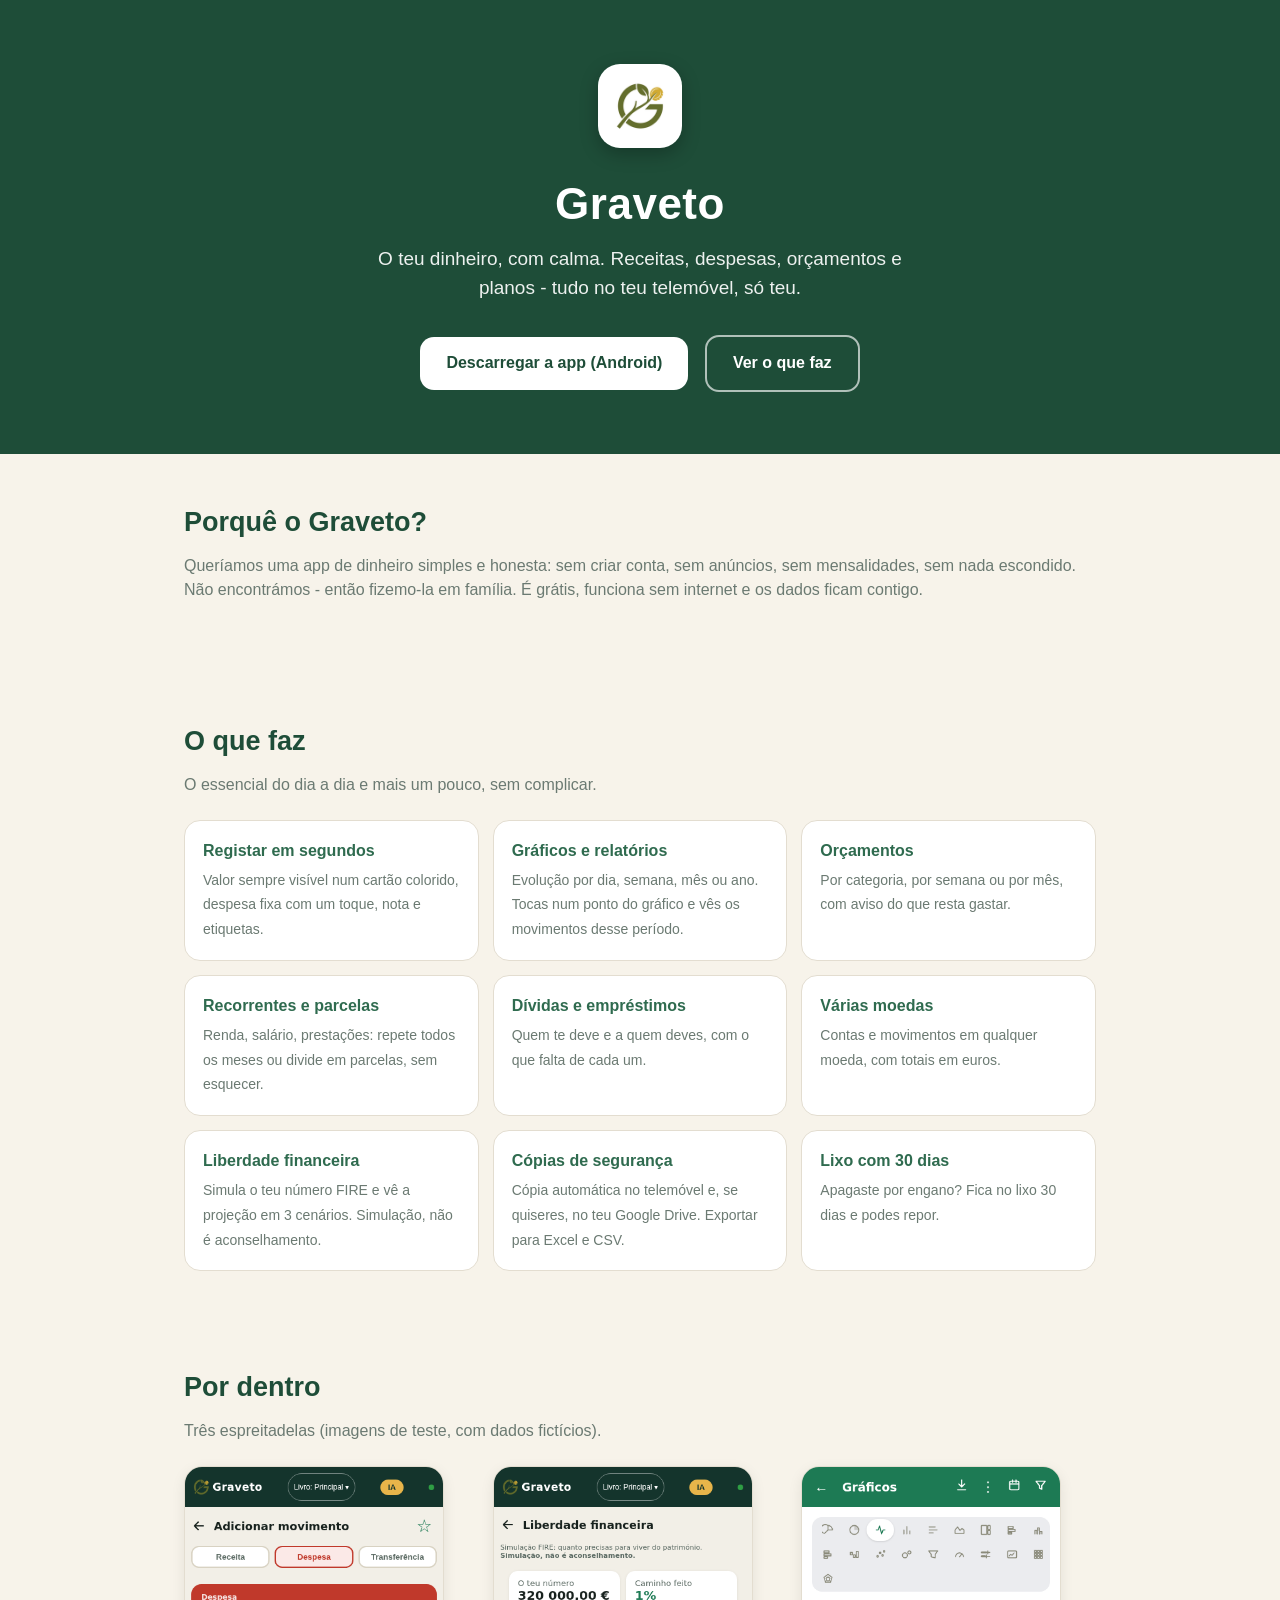
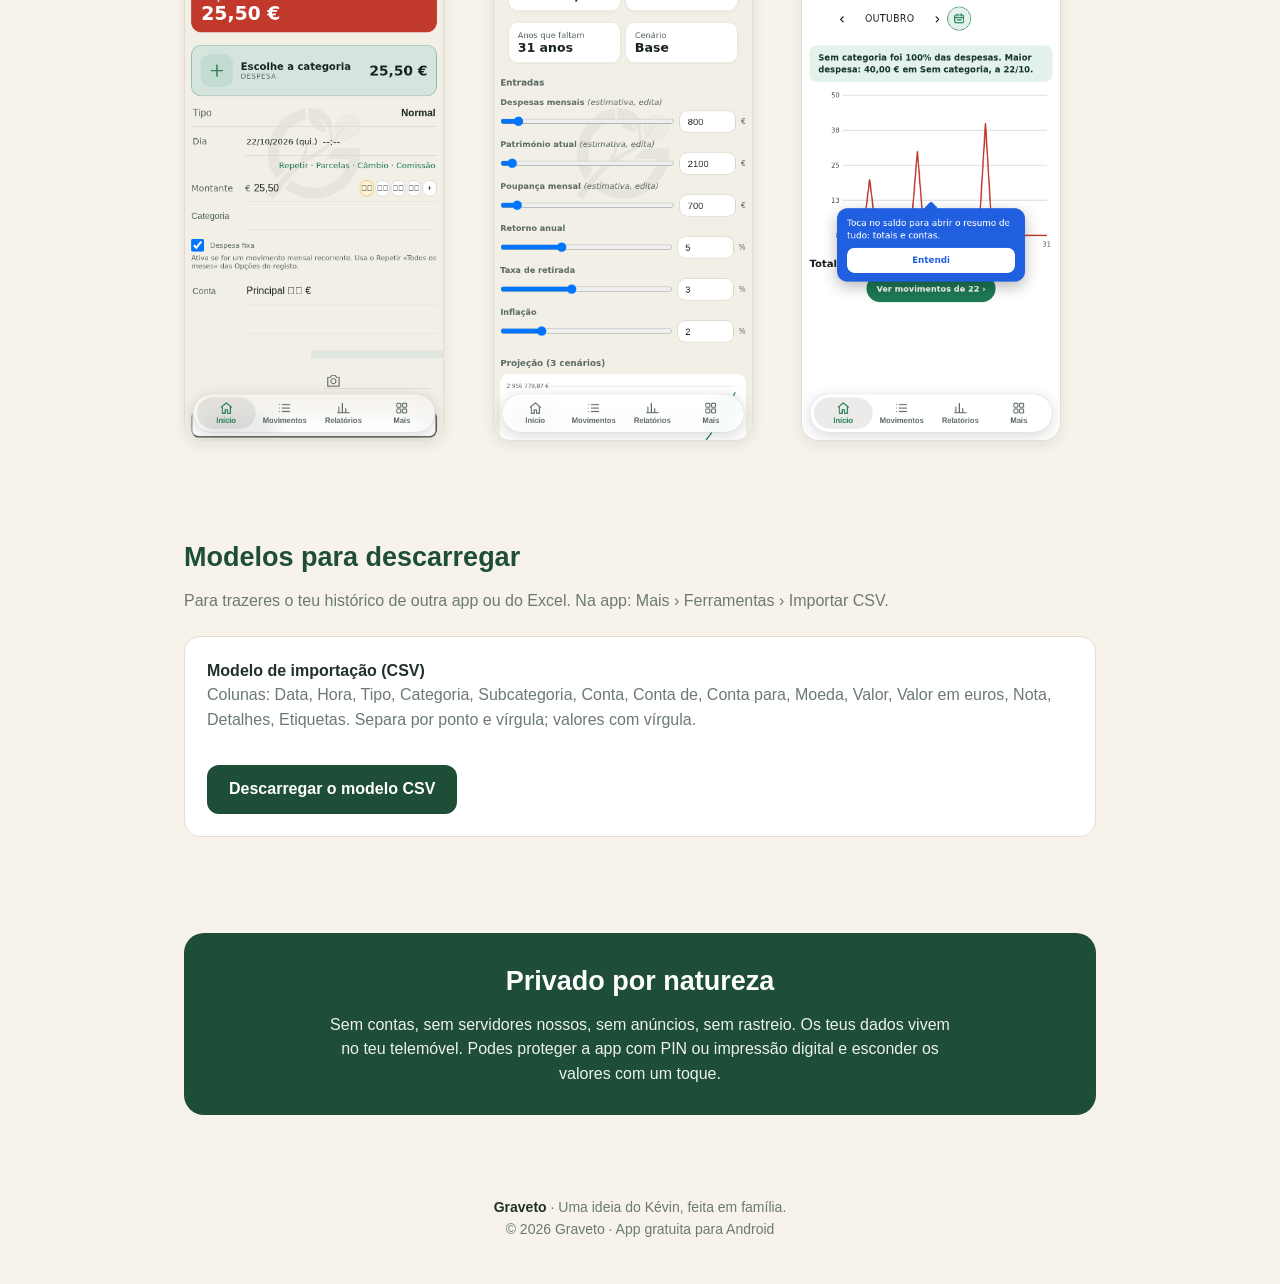
==== index.html @ 98d1cfc9 "Site do Graveto (beta 633)" ====
<!DOCTYPE html>
<html lang="pt-PT">
<head>
<meta charset="utf-8">
<meta name="viewport" content="width=device-width,initial-scale=1">
<title>Graveto - o teu dinheiro, com calma</title>
<meta name="description" content="Graveto: a app de finanças pessoais para Android. Tudo no teu telemóvel, sem contas, sem anúncios, sem mensalidades.">
<link rel="icon" href="imagens/ic_launcher.png">
<link rel="stylesheet" href="estilo.css">
</head>
<body>
<header class="topo">
 <img src="imagens/ic_launcher.png" alt="Graveto">
 <h1>Graveto</h1>
 <p class="tag">O teu dinheiro, com calma. Receitas, despesas, orçamentos e planos - tudo no teu telemóvel, só teu.</p>
 <div class="botoes">
  <a class="b-prim" href="https://drive.google.com/drive/folders/16J1Q81gckXqG43lKRss1F_uWqY1pkNVp">Descarregar a app (Android)</a>
  <a class="b-sec" href="#oquefaz">Ver o que faz</a>
 </div>
</header>

<section>
 <h2>Porquê o Graveto?</h2>
 <p class="sub">Queríamos uma app de dinheiro simples e honesta: sem criar conta, sem anúncios, sem mensalidades, sem nada escondido. Não encontrámos - então fizemo-la em família. É grátis, funciona sem internet e os dados ficam contigo.</p>
</section>

<section id="oquefaz">
 <h2>O que faz</h2>
 <p class="sub">O essencial do dia a dia e mais um pouco, sem complicar.</p>
 <div class="grelha">
  <div class="cartao"><b>Registar em segundos</b><span>Valor sempre visível num cartão colorido, despesa fixa com um toque, nota e etiquetas.</span></div>
  <div class="cartao"><b>Gráficos e relatórios</b><span>Evolução por dia, semana, mês ou ano. Tocas num ponto do gráfico e vês os movimentos desse período.</span></div>
  <div class="cartao"><b>Orçamentos</b><span>Por categoria, por semana ou por mês, com aviso do que resta gastar.</span></div>
  <div class="cartao"><b>Recorrentes e parcelas</b><span>Renda, salário, prestações: repete todos os meses ou divide em parcelas, sem esquecer.</span></div>
  <div class="cartao"><b>Dívidas e empréstimos</b><span>Quem te deve e a quem deves, com o que falta de cada um.</span></div>
  <div class="cartao"><b>Várias moedas</b><span>Contas e movimentos em qualquer moeda, com totais em euros.</span></div>
  <div class="cartao"><b>Liberdade financeira</b><span>Simula o teu número FIRE e vê a projeção em 3 cenários. Simulação, não é aconselhamento.</span></div>
  <div class="cartao"><b>Cópias de segurança</b><span>Cópia automática no telemóvel e, se quiseres, no teu Google Drive. Exportar para Excel e CSV.</span></div>
  <div class="cartao"><b>Lixo com 30 dias</b><span>Apagaste por engano? Fica no lixo 30 dias e podes repor.</span></div>
 </div>
</section>

<section>
 <h2>Por dentro</h2>
 <p class="sub">Três espreitadelas (imagens de teste, com dados fictícios).</p>
 <div class="prints">
  <img src="imagens/d631-form.png" alt="Formulário de adicionar movimento com cartão de valor">
  <img src="imagens/d631-fire.png" alt="Simulação de liberdade financeira">
  <img src="imagens/d632-chip.png" alt="Gráfico de evolução com botão ver movimentos">
 </div>
</section>

<section>
 <h2>Modelos para descarregar</h2>
 <p class="sub">Para trazeres o teu histórico de outra app ou do Excel. Na app: Mais › Ferramentas › Importar CSV.</p>
 <div class="modelos">
  <b>Modelo de importação (CSV)</b>
  <p class="sub">Colunas: Data, Hora, Tipo, Categoria, Subcategoria, Conta, Conta de, Conta para, Moeda, Valor, Valor em euros, Nota, Detalhes, Etiquetas. Separa por ponto e vírgula; valores com vírgula.</p>
  <a href="graveto-modelo-importacao.csv">Descarregar o modelo CSV</a>
 </div>
</section>

<section>
 <div class="priv">
  <h2>Privado por natureza</h2>
  <p>Sem contas, sem servidores nossos, sem anúncios, sem rastreio. Os teus dados vivem no teu telemóvel. Podes proteger a app com PIN ou impressão digital e esconder os valores com um toque.</p>
 </div>
</section>

<footer>
 <p><b>Graveto</b> · Uma ideia do Kévin, feita em família.</p>
 <p>© 2026 Graveto · App gratuita para Android</p>
</footer>
</body>
</html>
---- estilo.css ----
*{margin:0;padding:0;box-sizing:border-box}
:root{--verde:#1e4d38;--verde2:#2f6b4f;--creme:#f7f3ea;--cartao:#fff;--texto:#22302a;--suave:#6b7a72;--linha:#e3ddd0}
body{font-family:-apple-system,'Segoe UI',Roboto,Arial,sans-serif;background:var(--creme);color:var(--texto);line-height:1.55}
.topo{background:var(--verde);color:#fff;padding:64px 24px 56px;text-align:center}
.topo img{width:84px;height:84px;border-radius:22px;box-shadow:0 6px 18px rgba(0,0,0,.25)}
.topo h1{font-size:44px;margin:14px 0 6px;letter-spacing:.5px}
.topo p.tag{font-size:19px;opacity:.92;max-width:560px;margin:0 auto 26px}
.botoes a{display:inline-block;margin:6px;padding:14px 26px;border-radius:14px;font-weight:700;text-decoration:none;font-size:16px}
.b-prim{background:#fff;color:var(--verde)}
.b-sec{border:2px solid rgba(255,255,255,.65);color:#fff}
section{max-width:960px;margin:0 auto;padding:48px 24px}
h2{font-size:27px;margin-bottom:10px;color:var(--verde)}
.sub{color:var(--suave);margin-bottom:22px}
.grelha{display:grid;grid-template-columns:repeat(auto-fit,minmax(260px,1fr));gap:14px}
.cartao{background:var(--cartao);border:1px solid var(--linha);border-radius:16px;padding:18px}
.cartao b{display:block;font-size:16px;margin-bottom:4px;color:var(--verde2)}
.cartao span{font-size:14px;color:var(--suave)}
.prints{display:grid;grid-template-columns:repeat(auto-fit,minmax(200px,1fr));gap:14px;text-align:center}
.prints img{width:100%;max-width:260px;border-radius:18px;border:1px solid var(--linha);box-shadow:0 4px 14px rgba(0,0,0,.08)}
.modelos{background:var(--cartao);border:1px solid var(--linha);border-radius:16px;padding:22px}
.modelos a{display:inline-block;margin-top:10px;padding:12px 22px;border-radius:12px;background:var(--verde);color:#fff;text-decoration:none;font-weight:700}
.priv{background:var(--verde);color:#fff;border-radius:20px;padding:28px;text-align:center}
.priv h2{color:#fff}
.priv p{opacity:.92;max-width:640px;margin:0 auto}
footer{text-align:center;color:var(--suave);font-size:14px;padding:34px 24px 44px}
footer b{color:var(--texto)}
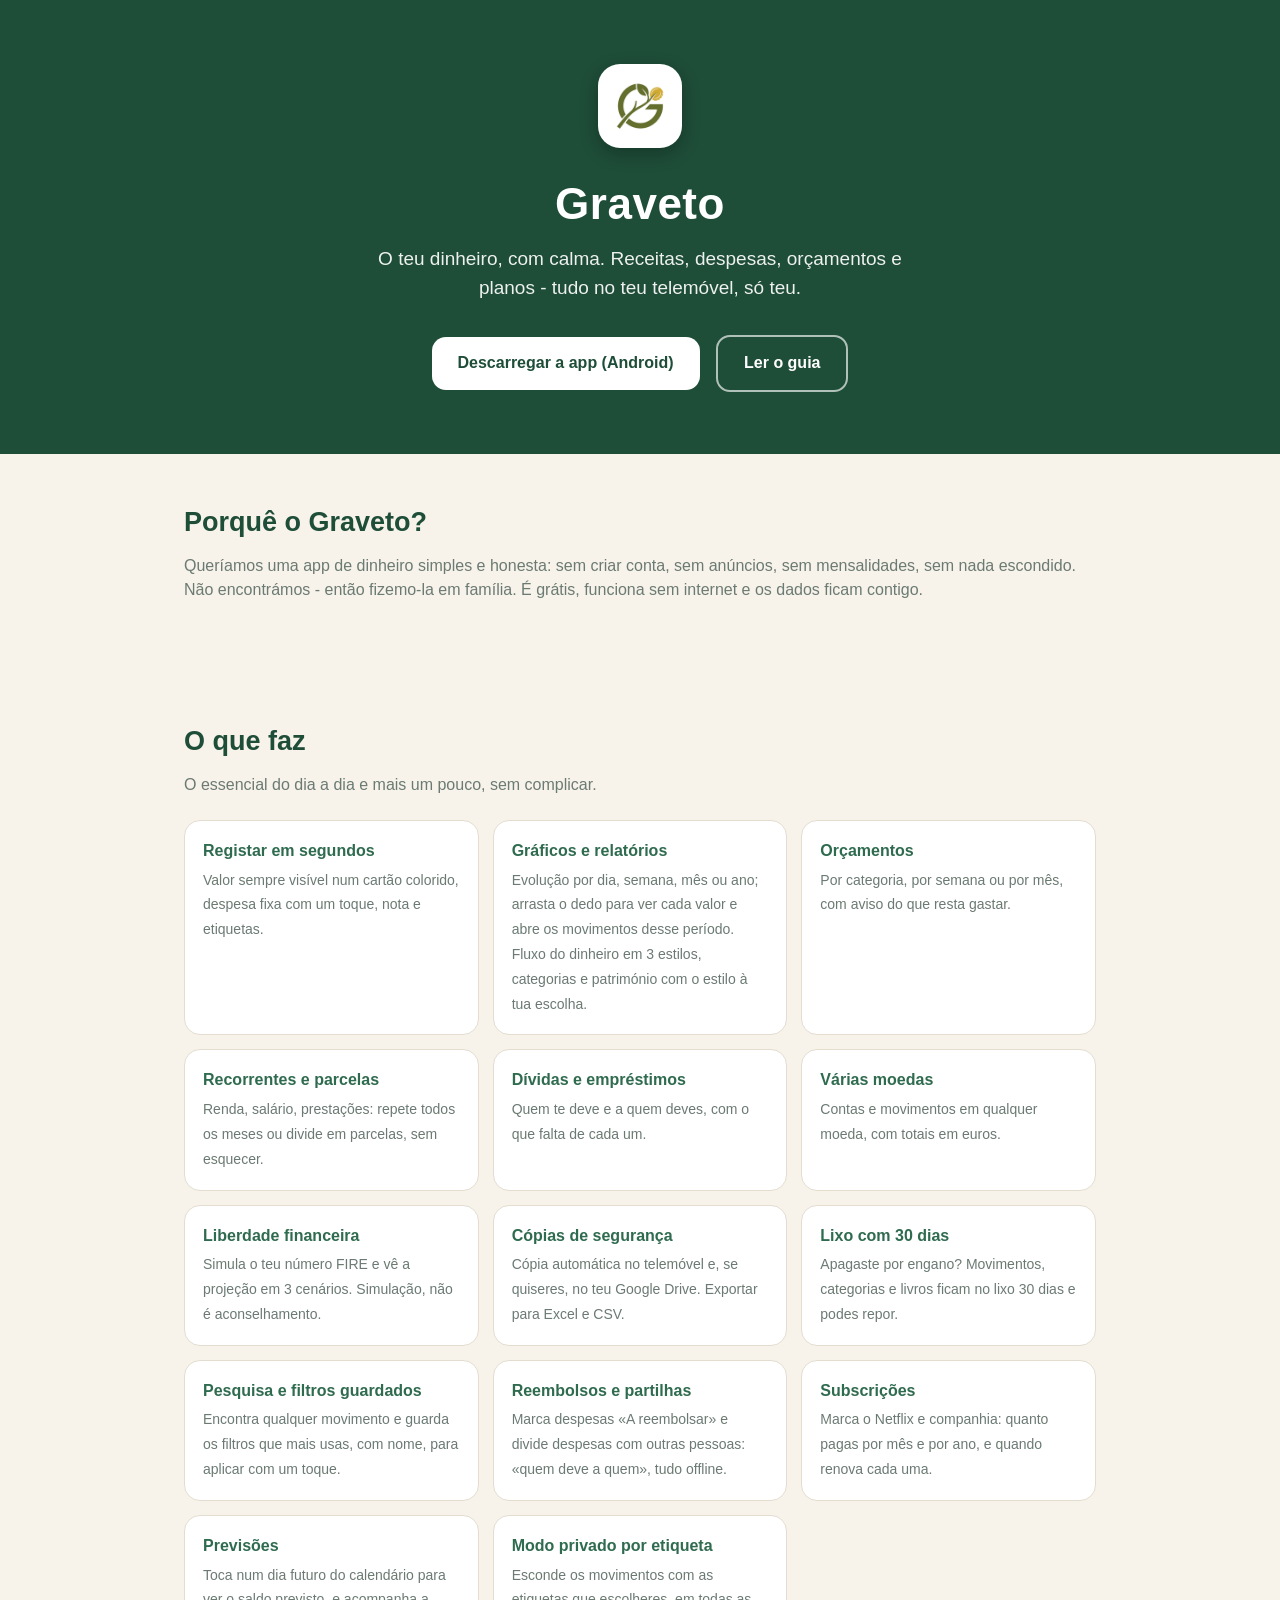
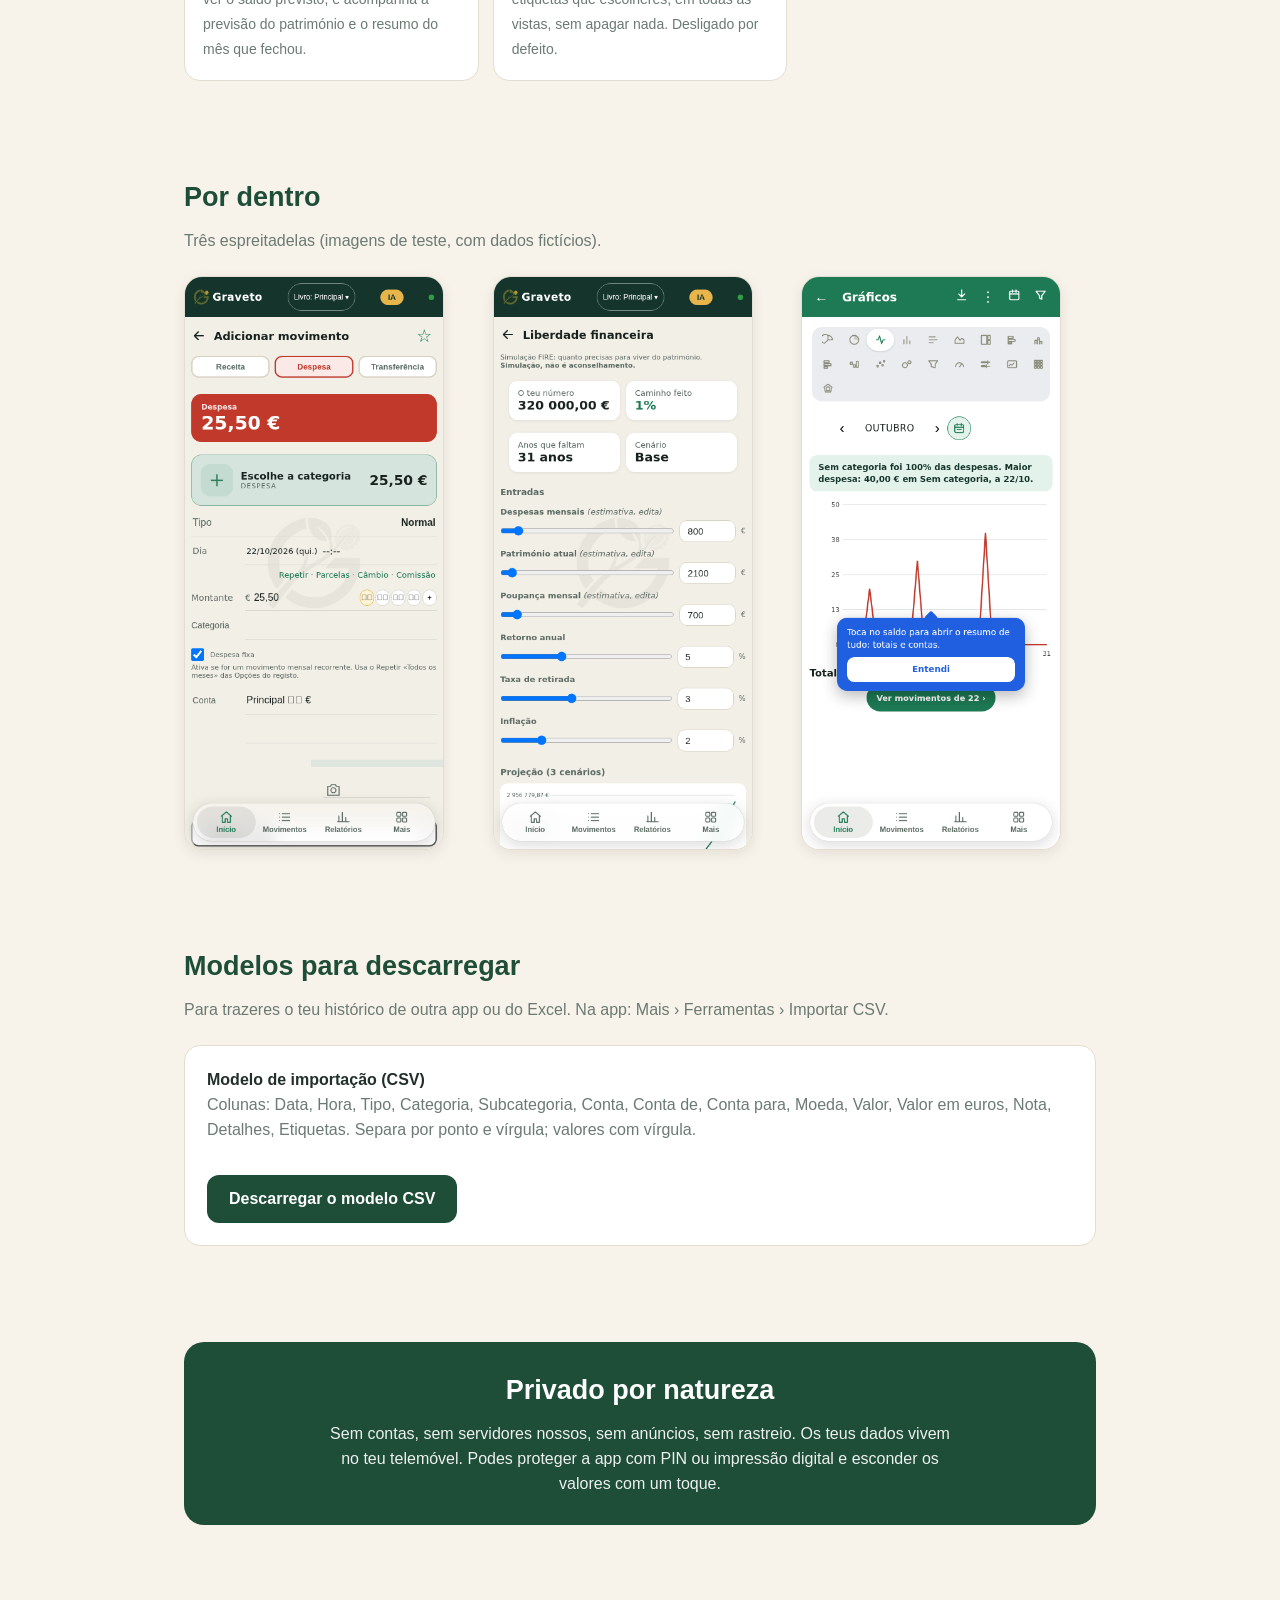
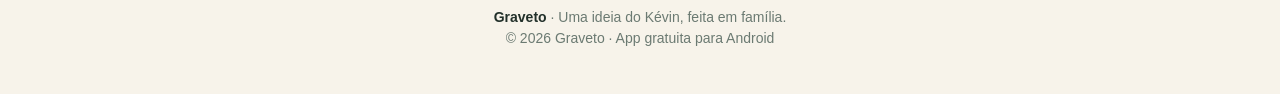
==== commit 58c21d8c: "guia do Graveto + funcoes novas (ate beta.641)" ====
--- a/index.html
+++ b/index.html
@@ -15,7 +15,7 @@
  <p class="tag">O teu dinheiro, com calma. Receitas, despesas, orçamentos e planos - tudo no teu telemóvel, só teu.</p>
  <div class="botoes">
   <a class="b-prim" href="https://drive.google.com/drive/folders/16J1Q81gckXqG43lKRss1F_uWqY1pkNVp">Descarregar a app (Android)</a>
-  <a class="b-sec" href="#oquefaz">Ver o que faz</a>
+  <a class="b-sec" href="guia.html">Ler o guia</a>
  </div>
 </header>
 
@@ -29,14 +29,19 @@
  <p class="sub">O essencial do dia a dia e mais um pouco, sem complicar.</p>
  <div class="grelha">
   <div class="cartao"><b>Registar em segundos</b><span>Valor sempre visível num cartão colorido, despesa fixa com um toque, nota e etiquetas.</span></div>
-  <div class="cartao"><b>Gráficos e relatórios</b><span>Evolução por dia, semana, mês ou ano. Tocas num ponto do gráfico e vês os movimentos desse período.</span></div>
+  <div class="cartao"><b>Gráficos e relatórios</b><span>Evolução por dia, semana, mês ou ano; arrasta o dedo para ver cada valor e abre os movimentos desse período. Fluxo do dinheiro em 3 estilos, categorias e património com o estilo à tua escolha.</span></div>
   <div class="cartao"><b>Orçamentos</b><span>Por categoria, por semana ou por mês, com aviso do que resta gastar.</span></div>
   <div class="cartao"><b>Recorrentes e parcelas</b><span>Renda, salário, prestações: repete todos os meses ou divide em parcelas, sem esquecer.</span></div>
   <div class="cartao"><b>Dívidas e empréstimos</b><span>Quem te deve e a quem deves, com o que falta de cada um.</span></div>
   <div class="cartao"><b>Várias moedas</b><span>Contas e movimentos em qualquer moeda, com totais em euros.</span></div>
   <div class="cartao"><b>Liberdade financeira</b><span>Simula o teu número FIRE e vê a projeção em 3 cenários. Simulação, não é aconselhamento.</span></div>
   <div class="cartao"><b>Cópias de segurança</b><span>Cópia automática no telemóvel e, se quiseres, no teu Google Drive. Exportar para Excel e CSV.</span></div>
-  <div class="cartao"><b>Lixo com 30 dias</b><span>Apagaste por engano? Fica no lixo 30 dias e podes repor.</span></div>
+  <div class="cartao"><b>Lixo com 30 dias</b><span>Apagaste por engano? Movimentos, categorias e livros ficam no lixo 30 dias e podes repor.</span></div>
+  <div class="cartao"><b>Pesquisa e filtros guardados</b><span>Encontra qualquer movimento e guarda os filtros que mais usas, com nome, para aplicar com um toque.</span></div>
+  <div class="cartao"><b>Reembolsos e partilhas</b><span>Marca despesas «A reembolsar» e divide despesas com outras pessoas: «quem deve a quem», tudo offline.</span></div>
+  <div class="cartao"><b>Subscrições</b><span>Marca o Netflix e companhia: quanto pagas por mês e por ano, e quando renova cada uma.</span></div>
+  <div class="cartao"><b>Previsões</b><span>Toca num dia futuro do calendário para ver o saldo previsto, e acompanha a previsão do património e o resumo do mês que fechou.</span></div>
+  <div class="cartao"><b>Modo privado por etiqueta</b><span>Esconde os movimentos com as etiquetas que escolheres, em todas as vistas, sem apagar nada. Desligado por defeito.</span></div>
  </div>
 </section>
 
